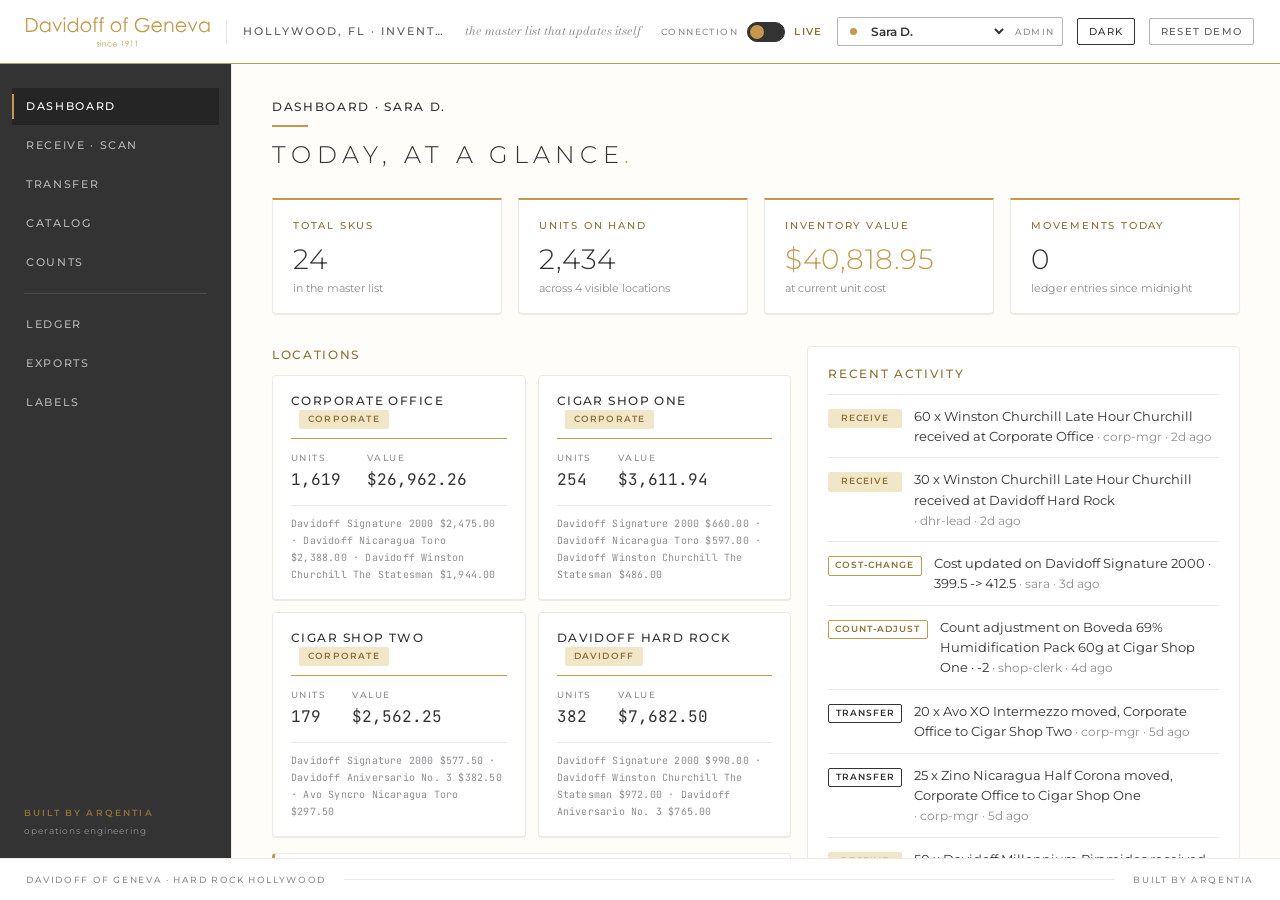
==== app/index.html @ b2e00f62 "Barcode inventory system, working browser demo A functional demo for a four location, two entity cig" ====
<!DOCTYPE html>
<html lang="en">
<head>
<meta charset="UTF-8">
<meta name="viewport" content="width=device-width, initial-scale=1">
<title>Davidoff Hard Rock · Inventory</title>
<link rel="preconnect" href="https://fonts.googleapis.com">
<link rel="preconnect" href="https://fonts.gstatic.com" crossorigin>
<link href="https://fonts.googleapis.com/css2?family=Montserrat:ital,wght@0,300;0,400;0,500;0,600;1,300&family=Bodoni+Moda:ital,wght@0,400;0,500;1,400;1,500&family=JetBrains+Mono:wght@400;500&display=swap" rel="stylesheet">
<link rel="stylesheet" href="styles.css">
</head>
<body>

  <header id="topbar">
    <div class="brand">
      <a class="brand-logo" href="#/dashboard" aria-label="Davidoff of Geneva">
        <img src="assets/davidoff-wordmark.svg" alt="Davidoff of Geneva, since 1911" width="184" height="30">
      </a>
      <span class="brand-rule"></span>
      <span class="brand-title">Hollywood, FL · Inventory</span>
      <span class="brand-promise">the master list that updates itself</span>
    </div>
    <div id="topbar-controls">
      <!-- rendered by app.js -->
    </div>
  </header>

  <aside id="sidebar">
    <nav id="nav"><!-- rendered by app.js --></nav>
    <div class="side-stamp">
      <span class="credit-arq">Built by Arqentia</span>
      <span class="credit-sub">operations engineering</span>
    </div>
  </aside>

  <main id="view">
    <section class="panel boot-panel">
      <div class="kicker">Loading</div>
      <p class="muted">Starting the demo…</p>
    </section>
  </main>

  <footer id="footer">
    <span>Davidoff of Geneva · Hard Rock Hollywood</span>
    <span class="foot-rule"></span>
    <span>Built by Arqentia</span>
  </footer>

  <div id="toasts" aria-live="polite"></div>

  <div id="camera-overlay" hidden>
    <div class="cam-frame">
      <video id="camera-video" playsinline muted></video>
      <div class="cam-reticle"></div>
    </div>
    <div class="cam-hint">Point the camera at a barcode</div>
    <button class="btn" type="button" data-action="camera-close">Cancel</button>
  </div>

  <script src="vendor/anime.min.js"></script>
  <script src="store.js"></script>
  <script src="app.js"></script>
</body>
</html>
---- app/styles.css ----
/* ============================================================
   Davidoff of Geneva · Hard Rock Hollywood · Inventory
   Brand system built on the production design tokens of
   us.davidoffgeneva.com. Gotham substituted by Montserrat,
   Bodoni Moda for display moments, JetBrains Mono for data.
   Built by Arqentia.
   ============================================================ */

:root {
  /* colors (static across themes) */
  --dv-primary-black: #333333;
  --dv-primary-white: #FFFDFA;
  --dv-gold: #C59949;
  --dv-beige: #F2E6C9;
  --dv-pure-black: #000000;
  --dv-grey-50: #B5B5B5;

  /* themable colors · light values are the default */
  --dv-ink: #333333;                 /* primary text */
  --dv-bg: #FFFDFA;                  /* page background */
  --dv-surface: #FFFFFF;             /* panels, cards, tables, drawer, toasts */
  --dv-bar-bg: #FFFFFF;              /* topbar + footer */
  --dv-sidebar-bg: #333333;          /* dark frame; deepens further in dark mode */
  --dv-nav-active-bg: rgba(0, 0, 0, 0.28);
  --dv-field-bg: #FFFFFF;            /* inputs, selects */
  --dv-border: #B5B5B5;              /* control borders */
  --dv-gold-dark: #907034;           /* gold accent text; brightens on dark */
  --dv-grey-75: #8E8E93;             /* muted text */
  --dv-grey-100: #5D5B5B;            /* secondary text, labels, table heads */
  --dv-bg-light: #F4F3F1;
  --dv-bg-lighter: #F7F7F5;          /* subtle fills, row hover, table heads */
  --dv-light-grey: #F7F7F7;
  --dv-error: #AE1409;
  --dv-selection: #F2E6C9;
  --dv-backdrop: rgba(51, 51, 51, 0.45);
  /* beige chip surfaces; become translucent gold tints on dark */
  --dv-tint-gold-bg: #F2E6C9;
  --dv-tint-gold-border: transparent;
  /* pragmatic hairline: light-grey is invisible on the warm white,
     so hairlines use a slightly deeper neutral from the same family */
  --dv-hairline: #ECEAE4;

  /* radii */
  --dv-radius-xs: 2px;
  --dv-radius-sm: 4px;
  --dv-radius-md: 6px;
  --dv-radius-lg: 8px;

  /* shadows */
  --dv-shadow-sm: 0 1px 1px 0 #00000014;
  --dv-shadow-md: 0 2px 4px #0000001A;
  --dv-shadow-lg: 0 2px 8px -1px #0000001A;
  --dv-shadow-card: 0 4px 12px #00000014;
  --dv-shadow-dropdown: 0 10px 46.5px 3.5px #0000001F;

  /* motion */
  --dv-transition-fast: all .2s ease-in-out;
  --dv-transition-normal: all .3s ease-in-out;

  /* type */
  --sans: "Montserrat", "Gotham", "Segoe UI", "Helvetica Neue", Arial, sans-serif;
  --serif: "Bodoni Moda", "Didot", "Bodoni MT", Georgia, serif;
  --mono: "JetBrains Mono", "Cascadia Mono", Consolas, "Courier New", monospace;
}

/* ---------- dark theme · warm charcoal + gold ----------
   The same variable list appears twice: once for the OS preference
   (overridable by an explicit data-theme="light") and once for an
   explicit data-theme="dark". Keep the two blocks byte-identical. */

@media (prefers-color-scheme: dark) {
  :root:not([data-theme="light"]) {
    --dv-ink: #FFFDFA;
    --dv-bg: #191815;
    --dv-surface: #23211C;
    --dv-bar-bg: #1E1C18;
    --dv-sidebar-bg: #121110;
    --dv-nav-active-bg: rgba(255, 255, 255, 0.06);
    --dv-field-bg: #1B1A16;
    --dv-border: #5A5443;
    --dv-gold-dark: #D9B87A;
    --dv-grey-75: #B5B1A6;
    --dv-grey-100: #C9C4B8;
    --dv-bg-light: #26241E;
    --dv-bg-lighter: #26241E;
    --dv-light-grey: #26241E;
    --dv-error: #E05C4F;
    --dv-selection: rgba(197, 153, 73, 0.30);
    --dv-backdrop: rgba(0, 0, 0, 0.55);
    --dv-tint-gold-bg: rgba(197, 153, 73, 0.14);
    --dv-tint-gold-border: rgba(197, 153, 73, 0.35);
    --dv-hairline: #3A372F;
    --dv-shadow-sm: 0 1px 1px 0 #00000040;
    --dv-shadow-md: 0 2px 4px #00000050;
    --dv-shadow-lg: 0 2px 8px -1px #00000050;
    --dv-shadow-card: 0 4px 12px #00000059;
    --dv-shadow-dropdown: 0 10px 36px 2px #00000073;
  }
}

:root[data-theme="dark"] {
  --dv-ink: #FFFDFA;
  --dv-bg: #191815;
  --dv-surface: #23211C;
  --dv-bar-bg: #1E1C18;
  --dv-sidebar-bg: #121110;
  --dv-nav-active-bg: rgba(255, 255, 255, 0.06);
  --dv-field-bg: #1B1A16;
  --dv-border: #5A5443;
  --dv-gold-dark: #D9B87A;
  --dv-grey-75: #B5B1A6;
  --dv-grey-100: #C9C4B8;
  --dv-bg-light: #26241E;
  --dv-bg-lighter: #26241E;
  --dv-light-grey: #26241E;
  --dv-error: #E05C4F;
  --dv-selection: rgba(197, 153, 73, 0.30);
  --dv-backdrop: rgba(0, 0, 0, 0.55);
  --dv-tint-gold-bg: rgba(197, 153, 73, 0.14);
  --dv-tint-gold-border: rgba(197, 153, 73, 0.35);
  --dv-hairline: #3A372F;
  --dv-shadow-sm: 0 1px 1px 0 #00000040;
  --dv-shadow-md: 0 2px 4px #00000050;
  --dv-shadow-lg: 0 2px 8px -1px #00000050;
  --dv-shadow-card: 0 4px 12px #00000059;
  --dv-shadow-dropdown: 0 10px 36px 2px #00000073;
}

* { box-sizing: border-box; margin: 0; padding: 0; }

/* signature: thin gold scrollbar on charcoal */
* {
  scrollbar-width: thin;
  scrollbar-color: var(--dv-gold) var(--dv-primary-black);
}
*::-webkit-scrollbar { width: 8px; height: 8px; }
*::-webkit-scrollbar-track { background: var(--dv-primary-black); }
*::-webkit-scrollbar-thumb { background: var(--dv-gold); border-radius: 4px; }

html, body { height: 100%; }

body {
  font-family: var(--sans);
  font-size: 14px;
  font-weight: 400;
  line-height: 1.55;
  color: var(--dv-ink);
  background-color: var(--dv-bg);
  display: grid;
  grid-template-columns: 232px 1fr;
  grid-template-rows: auto 1fr auto;
  grid-template-areas:
    "top  top"
    "side main"
    "foot foot";
  height: 100vh;
  overflow: hidden;
  -webkit-font-smoothing: antialiased;
}

::selection { background: var(--dv-selection); }

/* ---------- primitives ---------- */

.kicker {
  font-family: var(--sans);
  font-size: 12px;
  font-weight: 500;
  letter-spacing: 0.14em;
  text-transform: uppercase;
  color: var(--dv-gold-dark);
}

.kicker.blue { color: var(--dv-gold-dark); }

.mono { font-family: var(--mono); }
.muted { color: var(--dv-grey-75); }
.dim { color: var(--dv-grey-75); }
.right { text-align: right; }

h2.screen-title {
  font-family: var(--sans);
  font-size: 24px;
  font-weight: 300;
  text-transform: uppercase;
  letter-spacing: 0.22em;
  line-height: 1.3;
  color: var(--dv-ink);
  margin: 12px 0 4px;
}

h2.screen-title i {
  font-family: var(--serif);
  font-style: italic;
  font-weight: 400;
  text-transform: none;
  letter-spacing: 0.04em;
  color: var(--dv-gold);
}

h2.screen-title .gold-dot { color: var(--dv-gold); }

.screen-sub { color: var(--dv-grey-75); max-width: 62ch; font-size: 13px; }

.screen-head { margin-bottom: 28px; }

/* section kicker: small caps with a short gold underline that draws in */
.screen-head .kicker { color: var(--dv-ink); display: inline-block; }
.kicker-bar {
  display: block;
  width: 36px;
  height: 2px;
  background: var(--dv-gold);
  margin-top: 8px;
  transform-origin: left center;
}

.panel {
  background: var(--dv-surface);
  border: 1px solid var(--dv-hairline);
  border-radius: var(--dv-radius-sm);
  box-shadow: var(--dv-shadow-sm);
  padding: 20px;
}

.hairline { border: 0; border-top: 1px solid var(--dv-hairline); margin: 14px 0; }

a { color: var(--dv-gold-dark); text-decoration: none; }

/* ---------- top bar ---------- */

#topbar {
  grid-area: top;
  display: flex;
  align-items: center;
  justify-content: space-between;
  gap: 20px;
  padding: 0 26px;
  height: 64px;
  border-bottom: 1px solid var(--dv-gold);
  background: var(--dv-bar-bg);
}

.brand { display: flex; align-items: center; gap: 16px; min-width: 0; }

.brand-logo { display: inline-flex; align-items: center; flex-shrink: 0; }
.brand-logo img { display: block; height: 30px; width: auto; }

.brand-rule { width: 1px; height: 24px; background: var(--dv-hairline); flex-shrink: 0; }

.brand-title {
  font-family: var(--sans);
  font-weight: 500;
  font-size: 11px;
  letter-spacing: 0.18em;
  text-transform: uppercase;
  color: var(--dv-grey-100);
  white-space: nowrap;
  overflow: hidden;
  text-overflow: ellipsis;
}

.brand-promise {
  font-family: var(--serif);
  font-style: italic;
  font-weight: 400;
  font-size: 12px;
  color: var(--dv-grey-75);
  white-space: nowrap;
}

#topbar-controls { display: flex; align-items: center; gap: 14px; flex-shrink: 0; }

.ctl-group { display: flex; align-items: center; gap: 9px; }

.ctl-label {
  font-family: var(--sans);
  font-size: 9px;
  font-weight: 500;
  letter-spacing: 0.16em;
  color: var(--dv-grey-75);
  text-transform: uppercase;
}

.user-pill {
  display: flex;
  align-items: center;
  gap: 8px;
  border: 1px solid var(--dv-border);
  border-radius: var(--dv-radius-xs);
  padding: 5px 8px 5px 12px;
  background: var(--dv-surface);
}

.user-dot {
  width: 7px; height: 7px; border-radius: 50%;
  background: var(--dv-gold);
}

.user-role {
  font-family: var(--sans);
  font-size: 9px;
  font-weight: 500;
  letter-spacing: 0.14em;
  text-transform: uppercase;
  color: var(--dv-grey-75);
}

select, input[type="text"], input[type="number"], input[type="search"] {
  font-family: var(--sans);
  font-size: 13px;
  color: var(--dv-ink);
  background: var(--dv-field-bg);
  border: 1px solid var(--dv-border);
  border-radius: var(--dv-radius-xs);
  padding: 7px 10px;
  outline: none;
  transition: var(--dv-transition-fast);
}

select:focus, input:focus {
  border-color: var(--dv-gold);
  box-shadow: 0 0 0 3px rgba(197, 153, 73, 0.18);
}

select { cursor: pointer; }
select option { background: var(--dv-field-bg); color: var(--dv-ink); }

.user-pill select {
  border: none; background: transparent; padding: 0 2px;
  font-weight: 600; box-shadow: none; font-size: 12px;
}

/* connection switch */

.switch { position: relative; width: 38px; height: 20px; flex-shrink: 0; }
.switch input { position: absolute; opacity: 0; width: 100%; height: 100%; margin: 0; cursor: pointer; z-index: 2; }
.switch .track {
  position: absolute; inset: 0;
  border-radius: 999px;
  background: var(--dv-primary-black);
  border: 1px solid var(--dv-primary-black);
  transition: background 0.2s ease-in-out;
}
.switch .knob {
  position: absolute; top: 3px; left: 3px;
  width: 14px; height: 14px; border-radius: 50%;
  background: var(--dv-gold);
  transition: transform 0.2s ease-in-out, background 0.2s ease-in-out;
}
.switch input:checked + .track { background: #907034; border-color: #907034; }
.switch input:checked + .track + .knob { transform: translateX(18px); background: #FFFFFF; }

.conn-state {
  font-family: var(--sans);
  font-size: 10px;
  font-weight: 600;
  letter-spacing: 0.14em;
}
.conn-state.live { color: var(--dv-gold-dark); }
.conn-state.off { color: var(--dv-error); }

.queue-badge {
  font-family: var(--sans);
  font-size: 9px;
  font-weight: 600;
  letter-spacing: 0.1em;
  color: var(--dv-gold-dark);
  border: 1px solid var(--dv-gold);
  border-radius: 999px;
  padding: 2px 8px;
  background: var(--dv-tint-gold-bg);
}

/* ---------- buttons ----------
   Two Davidoff variants:
   light = surface bg, ink text, 1px border
   gold  = gold bg, near-black text                       */

.btn {
  font-family: var(--sans);
  font-size: 12px;
  font-weight: 500;
  letter-spacing: 0.12em;
  text-transform: uppercase;
  color: var(--dv-ink);
  background: var(--dv-surface);
  border: 1px solid var(--dv-ink);
  border-radius: var(--dv-radius-xs);
  padding: 9px 16px;
  cursor: pointer;
  transition: var(--dv-transition-fast);
  white-space: nowrap;
}

.btn:hover { border-color: var(--dv-gold); color: var(--dv-gold-dark); }

.btn.primary {
  background: var(--dv-gold);
  border-color: var(--dv-gold);
  color: var(--dv-pure-black);
}
.btn.primary:hover { background: #907034; border-color: #907034; color: #FFFFFF; }

.btn.quiet { border-color: var(--dv-border); color: var(--dv-grey-100); }
.btn.quiet:hover { color: var(--dv-ink); border-color: var(--dv-ink); }

.btn.danger:hover { border-color: var(--dv-error); color: var(--dv-error); }

.btn.sm { padding: 6px 11px; font-size: 10px; }

.btn:disabled { opacity: 0.4; cursor: not-allowed; }

.btn-step {
  width: 26px; height: 26px;
  display: inline-flex; align-items: center; justify-content: center;
  font-family: var(--mono); font-size: 14px;
  color: var(--dv-grey-100);
  background: var(--dv-surface);
  border: 1px solid var(--dv-border);
  border-radius: var(--dv-radius-xs);
  cursor: pointer;
  transition: var(--dv-transition-fast);
}
.btn-step:hover { color: var(--dv-gold-dark); border-color: var(--dv-gold); }

/* ---------- sidebar: the dark-frame gesture ---------- */

#sidebar {
  grid-area: side;
  border-right: 1px solid var(--dv-hairline);
  display: flex;
  flex-direction: column;
  justify-content: space-between;
  padding: 24px 0 20px;
  background: var(--dv-sidebar-bg);
  overflow-y: auto;
}

#nav { display: flex; flex-direction: column; gap: 2px; padding: 0 12px; }

#nav a {
  position: relative;
  display: block;
  font-family: var(--sans);
  font-size: 11px;
  font-weight: 500;
  letter-spacing: 0.15em;
  text-transform: uppercase;
  color: var(--dv-grey-50);
  padding: 10px 12px;
  border-left: 2px solid transparent;
  transition: color 0.2s ease-in-out, background 0.2s ease-in-out;
}

#nav a:hover { color: #FFFFFF; }

#nav a.active {
  color: #FFFFFF;
  background: var(--dv-nav-active-bg);
}

.nav-ind {
  position: absolute;
  left: -2px;
  top: 6px;
  bottom: 6px;
  width: 2px;
  background: var(--dv-gold);
}

/* gold underline grown by anime.js on hover */
.nav-u {
  position: absolute;
  left: 12px;
  right: 12px;
  bottom: 5px;
  height: 1px;
  background: var(--dv-gold);
  transform: scaleX(0);
  transform-origin: left center;
  pointer-events: none;
}
@media (prefers-reduced-motion: reduce) {
  .nav-u { display: none; }
}

#nav .nav-sep {
  height: 1px; background: rgba(255, 255, 255, 0.12);
  margin: 10px 12px;
}

/* sidebar footer: the Arqentia credit, discreet but present */
.side-stamp {
  display: flex; flex-direction: column; gap: 4px;
  padding: 16px 24px 0;
}
.credit-arq {
  font-family: var(--sans);
  font-size: 9px;
  font-weight: 600;
  letter-spacing: 0.24em;
  text-transform: uppercase;
  color: var(--dv-gold-dark);
}
.credit-sub {
  font-family: var(--sans);
  font-size: 9px;
  font-weight: 400;
  letter-spacing: 0.1em;
  color: var(--dv-grey-75);
}

/* ---------- main / footer ---------- */

#view {
  grid-area: main;
  overflow-y: auto;
  padding: 32px 40px 60px;
  background: var(--dv-bg);
}

#footer {
  grid-area: foot;
  display: flex;
  align-items: center;
  gap: 18px;
  height: 42px;
  padding: 0 26px;
  border-top: 1px solid var(--dv-hairline);
  font-family: var(--sans);
  font-size: 9px;
  font-weight: 500;
  letter-spacing: 0.18em;
  text-transform: uppercase;
  color: var(--dv-grey-75);
  background: var(--dv-bar-bg);
}

.foot-rule { flex: 1; height: 1px; background: var(--dv-hairline); }

/* ---------- dashboard ---------- */

.tile-row {
  display: grid;
  grid-template-columns: repeat(auto-fit, minmax(190px, 1fr));
  gap: 16px;
  margin-bottom: 32px;
}

.tile {
  padding: 18px 20px 16px;
  border-top: 2px solid var(--dv-gold);
  border-radius: 0 0 var(--dv-radius-sm) var(--dv-radius-sm);
  will-change: transform;
}
.tile.is-hover { box-shadow: var(--dv-shadow-card); }

.tile .kicker { margin-bottom: 10px; font-size: 10px; letter-spacing: 0.18em; }

.tile-num {
  font-family: var(--sans);
  font-weight: 300;
  font-size: 28px;
  letter-spacing: 0.02em;
  line-height: 1.1;
  color: var(--dv-ink);
}

.tile-num small { font-size: 13px; color: var(--dv-grey-75); font-weight: 400; letter-spacing: 0; }

.tile.tile-value .tile-num { color: var(--dv-gold); }
.tile.tile-value .tile-num .masked { color: var(--dv-grey-75); }

.tile-note { font-size: 11px; color: var(--dv-grey-75); margin-top: 6px; }

.dash-grid {
  display: grid;
  grid-template-columns: minmax(0, 1.2fr) minmax(0, 1fr);
  gap: 16px;
  align-items: start;
}

.loc-cards { display: grid; grid-template-columns: 1fr 1fr; gap: 12px; }

.loc-card { padding: 16px 18px; transition: var(--dv-transition-fast); }
.loc-card:hover { transform: translateY(-2px); box-shadow: var(--dv-shadow-card); }

/* product-card pattern: uppercase name over a thin gold underline */
.loc-card .loc-name {
  font-weight: 500;
  font-size: 12px;
  letter-spacing: 0.12em;
  text-transform: uppercase;
  color: var(--dv-ink);
  padding-bottom: 8px;
  border-bottom: 1px solid var(--dv-gold);
}

.entity-tag {
  display: inline-block;
  font-family: var(--sans);
  font-size: 8.5px;
  font-weight: 600;
  letter-spacing: 0.14em;
  text-transform: uppercase;
  color: var(--dv-gold-dark);
  background: var(--dv-tint-gold-bg);
  border: 1px solid var(--dv-tint-gold-border);
  border-radius: var(--dv-radius-xs);
  padding: 2px 8px;
  margin-left: 8px;
  vertical-align: 2px;
}
.entity-tag.davidoff { color: var(--dv-gold-dark); background: var(--dv-tint-gold-bg); }

.loc-metrics { display: flex; gap: 26px; margin-top: 12px; }
.loc-metric .kicker { margin-bottom: 3px; font-size: 9px; letter-spacing: 0.16em; color: var(--dv-grey-75); }
.loc-metric .mono { font-size: 16px; color: var(--dv-ink); }

.lock-note {
  font-family: var(--sans);
  font-size: 9px;
  letter-spacing: 0.12em;
  color: var(--dv-grey-75);
  margin-top: 3px;
}

.loc-top3 {
  font-family: var(--mono);
  font-size: 10px;
  letter-spacing: 0.02em;
  line-height: 1.7;
  color: var(--dv-grey-75);
  margin-top: 12px;
  border-top: 1px solid var(--dv-hairline);
  padding-top: 9px;
}

.low-panel { margin-top: 16px; padding: 14px 18px 8px; border-left: 3px solid var(--dv-gold); }
.low-panel > .kicker { color: var(--dv-gold-dark); margin-bottom: 4px; }
.low-item {
  display: flex;
  justify-content: space-between;
  align-items: center;
  gap: 12px;
  width: 100%;
  background: transparent;
  border: none;
  border-bottom: 1px solid var(--dv-hairline);
  color: var(--dv-ink);
  font-family: var(--sans);
  font-size: 13px;
  padding: 9px 2px;
  cursor: pointer;
  text-align: left;
  transition: var(--dv-transition-fast);
}
.low-item:last-child { border-bottom: none; }
.low-item:hover .low-name { color: var(--dv-gold-dark); }
.low-qty { color: var(--dv-gold-dark); font-size: 12px; }
.low-item.low-out .low-qty { color: var(--dv-error); }

.feed { padding: 4px 20px; }
.feed-head { padding: 14px 0 10px; border-bottom: 1px solid var(--dv-hairline); }
.feed-item {
  display: flex; gap: 12px; align-items: baseline;
  padding: 11px 0;
  border-bottom: 1px solid var(--dv-hairline);
  font-size: 13px;
}
.feed-item:last-child { border-bottom: none; }
.feed-type {
  font-family: var(--sans);
  font-size: 8.5px;
  font-weight: 600;
  letter-spacing: 0.12em;
  text-transform: uppercase;
  color: var(--dv-grey-75);
  border: 1px solid var(--dv-hairline);
  border-radius: var(--dv-radius-xs);
  padding: 2px 6px;
  flex-shrink: 0;
  min-width: 74px;
  text-align: center;
}
.feed-type.t-receive { color: var(--dv-gold-dark); background: var(--dv-tint-gold-bg); border-color: var(--dv-tint-gold-border); }
.feed-type.t-transfer { color: var(--dv-ink); border-color: var(--dv-ink); }
.feed-type.t-cost-change { color: var(--dv-gold-dark); border-color: var(--dv-gold); }
.feed-type.t-count-adjust { color: var(--dv-gold-dark); border-color: var(--dv-gold); }
.feed-type.t-new-product { color: var(--dv-grey-75); border-color: var(--dv-hairline); }
.feed-text { color: var(--dv-ink); }
.feed-meta { color: var(--dv-grey-75); font-size: 12px; white-space: nowrap; }

/* brand footer line on the dashboard */
.dash-brandline { margin-top: 40px; text-align: center; }
.brand-loc {
  font-family: var(--sans);
  font-weight: 500;
  font-size: 10px;
  letter-spacing: 0.32em;
  text-transform: uppercase;
  color: var(--dv-gold-dark);
}
.brand-tag {
  font-family: var(--serif);
  font-weight: 400;
  font-style: italic;
  font-size: 12px;
  color: var(--dv-grey-75);
  margin-top: 5px;
}

/* ---------- receive ---------- */

.receive-grid {
  display: grid;
  grid-template-columns: minmax(0, 1.35fr) minmax(0, 1fr);
  gap: 16px;
  align-items: start;
}

.scan-panel { padding: 22px 24px; }

.scan-row { display: flex; gap: 10px; margin-top: 12px; }

#scan-input {
  flex: 1;
  font-family: var(--mono);
  font-size: 17px;
  letter-spacing: 0.06em;
  padding: 13px 16px;
  background: var(--dv-field-bg);
  border: 1px solid var(--dv-border);
  border-radius: var(--dv-radius-xs);
  color: var(--dv-ink);
  caret-color: var(--dv-gold);
}
#scan-input::placeholder { color: var(--dv-grey-75); font-family: var(--sans); font-size: 13px; letter-spacing: 0.02em; }
#scan-input:focus {
  border-color: var(--dv-gold);
  box-shadow: 0 0 0 3px rgba(197, 153, 73, 0.18);
}

.sim-row { margin-top: 18px; }
.sim-btns { display: flex; flex-wrap: wrap; gap: 8px; margin-top: 8px; }
.sim-btn {
  font-family: var(--mono);
  font-size: 10.5px;
  letter-spacing: 0.05em;
  color: var(--dv-grey-100);
  background: var(--dv-bg-lighter);
  border: 1px dashed var(--dv-border);
  border-radius: var(--dv-radius-xs);
  padding: 7px 10px;
  cursor: pointer;
  text-align: left;
  transition: var(--dv-transition-fast);
}
.sim-btn:hover { color: var(--dv-gold-dark); border-color: var(--dv-gold); }
.sim-btn .sim-name { display: block; font-family: var(--sans); font-size: 11px; color: var(--dv-grey-75); letter-spacing: 0; }
.sim-btn.unknown { color: var(--dv-gold-dark); }
.sim-btn.unknown:hover { border-color: var(--dv-gold-dark); }

.unknown-panel {
  margin-top: 16px;
  border: 1px solid var(--dv-gold);
  background: var(--dv-tint-gold-bg);
  border-radius: var(--dv-radius-xs);
  padding: 14px 16px;
}
.unknown-panel .kicker { color: var(--dv-gold-dark); }

.assigned-callout {
  margin-top: 16px;
  border: 1px solid var(--dv-gold);
  background: var(--dv-surface);
  border-left: 3px solid var(--dv-gold);
  border-radius: var(--dv-radius-xs);
  padding: 14px 16px;
  display: flex;
  align-items: center;
  justify-content: space-between;
  gap: 12px;
}
.assigned-callout .mono { color: var(--dv-gold-dark); font-size: 15px; }

.form-grid {
  display: grid;
  grid-template-columns: 1fr 1fr;
  gap: 10px 12px;
  margin-top: 12px;
}
.form-grid .field.wide { grid-column: 1 / -1; }
.field label {
  display: block;
  font-family: var(--sans);
  font-size: 9px;
  font-weight: 500;
  letter-spacing: 0.14em;
  text-transform: uppercase;
  color: var(--dv-grey-100);
  margin-bottom: 4px;
}
.field input, .field select { width: 100%; }
.form-actions { display: flex; gap: 10px; margin-top: 14px; }

.session-panel { padding: 18px 20px; }
.session-list { margin-top: 10px; }
.session-line {
  display: flex; align-items: center; gap: 10px;
  padding: 10px 0;
  border-bottom: 1px solid var(--dv-hairline);
}
.session-line:last-child { border-bottom: none; }
.session-line .p-name { flex: 1; min-width: 0; font-size: 13px; }
.session-line .p-sku { font-family: var(--mono); font-size: 10px; color: var(--dv-grey-75); display: block; }
.session-qty { font-family: var(--mono); font-size: 14px; min-width: 30px; text-align: center; }

@keyframes lineFlash {
  0% { background: var(--dv-tint-gold-bg); }
  100% { background: transparent; }
}
.session-line.just { animation: lineFlash 1.1s ease-out; border-radius: var(--dv-radius-xs); }

.empty-note {
  padding: 22px 0;
  text-align: center;
  color: var(--dv-grey-75);
  font-size: 12.5px;
}
.empty-note .kicker { display: block; margin-bottom: 6px; }

/* ---------- transfer ---------- */

.transfer-grid {
  display: grid;
  grid-template-columns: minmax(0, 1.2fr) minmax(0, 1fr);
  gap: 16px;
  align-items: start;
}

.route-row { display: flex; align-items: end; gap: 12px; }
.route-row .field { flex: 1; }
.route-arrow { font-family: var(--mono); color: var(--dv-grey-75); padding-bottom: 9px; }

.picker-results { margin-top: 8px; border: 1px solid var(--dv-hairline); border-radius: var(--dv-radius-xs); overflow: hidden; box-shadow: var(--dv-shadow-sm); }
.picker-item {
  display: flex; justify-content: space-between; gap: 10px;
  width: 100%;
  padding: 9px 12px;
  background: var(--dv-surface);
  border: none;
  border-bottom: 1px solid var(--dv-hairline);
  color: var(--dv-ink);
  font-family: var(--sans);
  font-size: 13px;
  cursor: pointer;
  text-align: left;
  transition: var(--dv-transition-fast);
}
.picker-item:last-child { border-bottom: none; }
.picker-item:hover { background: var(--dv-bg-lighter); }
.picker-item .mono { color: var(--dv-grey-75); font-size: 11px; }

.stock-compare { display: grid; grid-template-columns: 1fr 1fr; gap: 10px; margin-top: 14px; }
.stock-cell {
  border: 1px solid var(--dv-hairline);
  border-radius: var(--dv-radius-xs);
  padding: 12px 14px;
  background: var(--dv-bg-lighter);
}
.stock-cell .mono { font-size: 20px; }
.stock-cell .kicker { font-size: 9px; letter-spacing: 0.16em; color: var(--dv-grey-100); }

/* ---------- tables ---------- */

.table-wrap {
  overflow-x: auto;
  border: 1px solid var(--dv-hairline);
  border-radius: var(--dv-radius-sm);
  background: var(--dv-surface);
  box-shadow: var(--dv-shadow-sm);
}

table.grid { width: 100%; border-collapse: collapse; min-width: 640px; }

table.grid th {
  font-family: var(--sans);
  font-size: 10px;
  font-weight: 600;
  letter-spacing: 0.14em;
  text-transform: uppercase;
  color: var(--dv-grey-100);
  text-align: left;
  padding: 12px 14px;
  border-bottom: 1px solid var(--dv-hairline);
  white-space: nowrap;
  background: var(--dv-bg-lighter);
}

table.grid td {
  padding: 11px 14px;
  border-bottom: 1px solid var(--dv-hairline);
  font-size: 13px;
  vertical-align: middle;
}

table.grid tr:last-child td { border-bottom: none; }

table.grid td.mono, table.grid th.num { font-family: var(--mono); font-size: 12.5px; }
table.grid td.mono { color: var(--dv-grey-100); }
table.grid .num { text-align: right; }

table.grid tbody tr.rowlink { cursor: pointer; transition: background 0.2s ease-in-out; }
table.grid tbody tr.rowlink:hover { background: var(--dv-bg-lighter); }

.chip {
  display: inline-block;
  font-family: var(--sans);
  font-size: 8.5px;
  font-weight: 600;
  letter-spacing: 0.12em;
  color: var(--dv-gold-dark);
  background: var(--dv-tint-gold-bg);
  border: 1px solid var(--dv-tint-gold-border);
  border-radius: var(--dv-radius-xs);
  padding: 1px 6px;
  margin-left: 8px;
  vertical-align: 1px;
}

.masked { color: var(--dv-grey-75); letter-spacing: 0.2em; cursor: help; }

.toolbar { display: flex; align-items: center; gap: 12px; margin-bottom: 16px; flex-wrap: wrap; }
.toolbar .spacer { flex: 1; }
.toolbar input[type="search"] { min-width: 260px; }

/* ---------- catalog ---------- */

.title-count { color: var(--dv-gold); font-weight: 300; margin-left: 12px; }

.catalog-toolbar { row-gap: 10px; }
.catalog-toolbar select { max-width: 220px; }

.search-wrap { position: relative; display: inline-flex; align-items: center; }
.search-wrap input[type="search"] { min-width: 280px; padding-right: 36px; }
.key-hint {
  position: absolute;
  right: 8px;
  font-family: var(--mono);
  font-size: 10px;
  color: var(--dv-grey-75);
  border: 1px solid var(--dv-hairline);
  border-radius: var(--dv-radius-xs);
  padding: 1px 6px;
  background: var(--dv-light-grey);
  pointer-events: none;
}

.catalog-form-panel { margin-bottom: 16px; }

.bulk-bar {
  display: flex;
  align-items: center;
  gap: 12px;
  border: 1px solid var(--dv-gold);
  background: var(--dv-tint-gold-bg);
  border-radius: var(--dv-radius-xs);
  padding: 8px 14px;
  margin-bottom: 10px;
}
.bulk-bar .kicker { color: var(--dv-gold-dark); }

.catalog-wrap { max-height: calc(100vh - 340px); overflow: auto; }
.catalog-wrap table.grid { min-width: 1020px; }
.catalog-wrap thead th {
  position: sticky;
  top: 0;
  z-index: 3;
  background: var(--dv-bg-lighter);
  border-bottom: none;
  box-shadow: 0 1px 0 var(--dv-hairline);
}

th.sortable { cursor: pointer; user-select: none; }
th.sortable:hover { color: var(--dv-gold-dark); }
.sort-arrow { font-size: 7px; color: var(--dv-gold); margin-left: 5px; vertical-align: 1px; }

.sel-td { width: 34px; text-align: center; }
.row-check { accent-color: var(--dv-gold); cursor: pointer; width: 13px; height: 13px; vertical-align: middle; }

.tile-td { width: 46px; padding-right: 0; }
.monogram {
  display: inline-flex;
  align-items: center;
  justify-content: center;
  width: 34px;
  height: 34px;
  border-radius: var(--dv-radius-xs);
  border: 1px solid rgba(197, 153, 73, 0.35);
  background: var(--dv-tint-gold-bg);
  color: var(--dv-gold-dark);
  font-family: var(--sans);
  font-weight: 600;
  font-size: 12px;
  letter-spacing: 0.02em;
}

.prod-td .prod-name { font-weight: 500; letter-spacing: 0.01em; }
.prod-td .prod-sub { font-size: 11px; color: var(--dv-grey-75); margin-top: 1px; }

.sku-td { max-width: 160px; overflow: hidden; text-overflow: ellipsis; white-space: nowrap; }

.stock-chip {
  display: inline-flex;
  align-items: center;
  gap: 6px;
  font-family: var(--sans);
  font-size: 9px;
  font-weight: 600;
  letter-spacing: 0.12em;
  text-transform: uppercase;
  border: 1px solid transparent;
  border-radius: var(--dv-radius-xs);
  padding: 2px 7px;
  white-space: nowrap;
}
.stock-chip .s-dot { width: 5px; height: 5px; border-radius: 50%; background: currentColor; }
.stock-chip.in { color: var(--dv-gold-dark); background: var(--dv-tint-gold-bg); border-color: var(--dv-tint-gold-border); }
.stock-chip.low { color: var(--dv-gold-dark); border-color: var(--dv-gold); }
.stock-chip.out { color: var(--dv-error); border-color: var(--dv-error); }

.menu-td { width: 44px; text-align: right; }
.row-menu { position: relative; display: inline-block; }
.row-menu-btn {
  font-family: var(--mono);
  font-size: 12px;
  letter-spacing: 0.08em;
  color: var(--dv-grey-75);
  background: transparent;
  border: 1px solid transparent;
  border-radius: var(--dv-radius-xs);
  width: 28px;
  height: 24px;
  cursor: pointer;
  line-height: 1;
  transition: var(--dv-transition-fast);
}
.row-menu-btn:hover { color: var(--dv-ink); border-color: var(--dv-border); background: var(--dv-bg-lighter); }

.row-menu-sheet {
  position: absolute;
  right: 0;
  top: calc(100% + 4px);
  min-width: 150px;
  background: var(--dv-surface);
  border: 1px solid var(--dv-hairline);
  border-radius: var(--dv-radius-sm);
  padding: 4px;
  z-index: 30;
  box-shadow: var(--dv-shadow-dropdown);
  transform-origin: top right;
}
.row-menu-sheet button {
  display: block;
  width: 100%;
  text-align: left;
  font-family: var(--sans);
  font-size: 12.5px;
  color: var(--dv-grey-100);
  background: transparent;
  border: none;
  border-radius: var(--dv-radius-xs);
  padding: 7px 10px;
  cursor: pointer;
  transition: var(--dv-transition-fast);
}
.row-menu-sheet button:hover { color: var(--dv-ink); background: var(--dv-bg-lighter); }

/* ---------- drawer ---------- */

.drawer-backdrop {
  position: fixed; inset: 0;
  background: var(--dv-backdrop);
  z-index: 40;
}

.drawer {
  position: fixed; top: 0; right: 0; bottom: 0;
  width: min(440px, 92vw);
  background: var(--dv-surface);
  border-left: 1px solid var(--dv-gold);
  z-index: 41;
  overflow-y: auto;
  padding: 26px 26px 40px;
  box-shadow: var(--dv-shadow-dropdown);
}

.drawer h3 {
  font-family: var(--sans);
  font-size: 16px;
  font-weight: 500;
  letter-spacing: 0.1em;
  text-transform: uppercase;
  margin-top: 6px;
  padding-bottom: 8px;
  border-bottom: 1px solid var(--dv-gold);
}
.drawer .close-x {
  position: absolute; top: 18px; right: 18px;
  font-family: var(--mono); font-size: 13px;
  background: none; border: 1px solid var(--dv-border); border-radius: var(--dv-radius-xs);
  color: var(--dv-grey-75); width: 28px; height: 28px; cursor: pointer;
  transition: var(--dv-transition-fast);
}
.drawer .close-x:hover { color: var(--dv-ink); border-color: var(--dv-ink); }

.drawer section { margin-top: 22px; }
.drawer .kicker { margin-bottom: 8px; font-size: 10px; letter-spacing: 0.16em; }

.kv { display: flex; justify-content: space-between; gap: 12px; padding: 7px 0; border-bottom: 1px solid var(--dv-hairline); font-size: 13px; }
.kv:last-child { border-bottom: none; }
.kv .k { color: var(--dv-grey-100); }
.kv .v { font-family: var(--mono); font-size: 12.5px; }

.timeline { border-left: 1px solid var(--dv-gold); margin-left: 4px; padding-left: 16px; }
.tl-item { position: relative; padding: 6px 0 10px; }
.tl-item::before {
  content: "";
  position: absolute; left: -20.5px; top: 13px;
  width: 7px; height: 7px; border-radius: 50%;
  background: var(--dv-surface);
  border: 1.5px solid var(--dv-gold);
}
.tl-item .mono { font-size: 12px; }
.tl-meta { font-size: 11px; color: var(--dv-grey-75); }

.inline-form { display: flex; gap: 8px; align-items: center; }
.inline-form input { width: 110px; font-family: var(--mono); }

/* ---------- counts ---------- */

.variance-pos { color: var(--dv-gold-dark); }
.variance-zero { color: var(--dv-grey-75); }

.count-input { width: 84px; font-family: var(--mono); text-align: right; }

.report-banner {
  display: flex; align-items: center; gap: 14px;
  border: 1px solid var(--dv-gold);
  background: var(--dv-tint-gold-bg);
  border-radius: var(--dv-radius-xs);
  padding: 13px 16px;
  margin-bottom: 16px;
}

/* ---------- exports ---------- */

.export-grid { display: grid; grid-template-columns: repeat(auto-fit, minmax(300px, 1fr)); gap: 16px; }
.export-card { display: flex; flex-direction: column; gap: 10px; transition: var(--dv-transition-fast); }
.export-card:hover { transform: translateY(-2px); box-shadow: var(--dv-shadow-card); }
.export-card h4 {
  font-size: 13px;
  font-weight: 500;
  letter-spacing: 0.1em;
  text-transform: uppercase;
  padding-bottom: 6px;
  border-bottom: 1px solid var(--dv-gold);
  align-self: flex-start;
}
.csv-preview {
  font-family: var(--mono);
  font-size: 10px;
  line-height: 1.7;
  color: var(--dv-grey-100);
  background: var(--dv-bg-lighter);
  border: 1px solid var(--dv-hairline);
  border-radius: var(--dv-radius-xs);
  padding: 10px 12px;
  overflow-x: auto;
  white-space: pre;
}
.export-card .btn { align-self: flex-start; }

/* ---------- labels ----------
   Label cards stay white with pure black barcodes in BOTH themes:
   they are physical print artifacts and must scan. Fixed colors,
   deliberately not driven by theme tokens. */

.label-grid {
  display: grid;
  grid-template-columns: repeat(auto-fill, minmax(230px, 1fr));
  gap: 16px;
}

.label {
  background: #FFFFFF;
  color: #000000;
  border-radius: var(--dv-radius-xs);
  padding: 14px 16px 12px;
  border: 1px solid var(--dv-gold);
  box-shadow: var(--dv-shadow-sm);
  break-inside: avoid;
}

.label .l-brand {
  font-family: var(--sans);
  font-size: 7.5px;
  font-weight: 600;
  letter-spacing: 0.18em;
  color: #907034;
  text-transform: uppercase;
}

.label .l-name {
  font-family: var(--sans);
  font-weight: 500;
  font-size: 13px;
  letter-spacing: 0.01em;
  margin: 3px 0 8px;
  line-height: 1.25;
  min-height: 2.5em;
}

/* barcodes stay pure black on white for scannability */
.label svg.c39 { width: 100%; height: 44px; display: block; fill: #000000; }

.label .l-sku {
  font-family: var(--mono);
  font-size: 11px;
  letter-spacing: 0.22em;
  text-align: center;
  margin-top: 5px;
  color: #000000;
}

/* ---------- toasts ---------- */

#toasts {
  position: fixed;
  right: 22px; bottom: 56px;
  display: flex; flex-direction: column; gap: 9px;
  z-index: 90;
  max-width: 360px;
}

.toast {
  background: var(--dv-surface);
  border: 1px solid var(--dv-hairline);
  border-left: 3px solid var(--dv-gold);
  border-radius: var(--dv-radius-sm);
  padding: 11px 14px;
  font-size: 13px;
  color: var(--dv-ink);
  box-shadow: var(--dv-shadow-dropdown);
  animation: toastIn 0.2s ease-out;
}
.toast.err { border-left-color: var(--dv-error); }
.toast.warn { border-left-color: var(--dv-gold-dark); }
.toast.ok { border-left-color: var(--dv-gold); }
.toast .kicker { margin-bottom: 2px; font-size: 10px; letter-spacing: 0.16em; }
.toast.leaving { opacity: 0; transform: translateY(6px); transition: opacity 0.25s ease, transform 0.25s ease; }
.toast.anim { animation: none; }

@keyframes toastIn {
  from { opacity: 0; transform: translateY(8px); }
  to { opacity: 1; transform: translateY(0); }
}

/* ---------- camera overlay ----------
   Always dark, in both themes: fixed colors by design. */

#camera-overlay {
  position: fixed; inset: 0;
  background: rgba(24, 23, 20, 0.94);
  z-index: 80;
  display: flex; flex-direction: column;
  align-items: center; justify-content: center;
  gap: 18px;
}
#camera-overlay[hidden] { display: none; }

.cam-frame {
  position: relative;
  width: min(560px, 90vw);
  border: 1px solid var(--dv-gold);
  border-radius: var(--dv-radius-sm);
  overflow: hidden;
}
.cam-frame video { display: block; width: 100%; }
.cam-reticle {
  position: absolute; inset: 18% 12%;
  border: 1.5px solid var(--dv-gold);
  border-radius: var(--dv-radius-xs);
  box-shadow: 0 0 0 2000px rgba(24, 23, 20, 0.35);
  pointer-events: none;
}
.cam-hint {
  font-family: var(--sans);
  font-size: 10px;
  font-weight: 500;
  letter-spacing: 0.18em;
  text-transform: uppercase;
  color: var(--dv-beige);
}
#camera-overlay .btn { background: transparent; color: #FFFFFF; border-color: #FFFFFF; }

/* ---------- boot / error panels ---------- */

.boot-panel { max-width: 560px; margin: 8vh auto 0; padding: 30px 34px; }
.boot-panel h2 { font-size: 18px; font-weight: 500; letter-spacing: 0.04em; margin: 8px 0 8px; }
.boot-panel .mono-block {
  font-family: var(--mono);
  font-size: 11px;
  color: var(--dv-grey-100);
  background: var(--dv-bg-lighter);
  border: 1px solid var(--dv-hairline);
  border-radius: var(--dv-radius-xs);
  padding: 10px 12px;
  margin-top: 12px;
}

/* ---------- responsive ---------- */

@media (max-width: 1080px) {
  .dash-grid, .receive-grid, .transfer-grid { grid-template-columns: 1fr; }
  .loc-cards { grid-template-columns: 1fr 1fr; }
  .brand-promise { display: none; }
}

@media (max-width: 760px) {
  body { grid-template-columns: 74px 1fr; }
  #nav a { font-size: 8.5px; padding: 9px 6px; letter-spacing: 0.08em; }
  .side-stamp { display: none; }
  .brand-title { display: none; }
  .brand-rule { display: none; }
  .loc-cards { grid-template-columns: 1fr; }
  #view { padding: 20px 16px 60px; }
}

/* ---------- print: label sheet only ---------- */

@media print {
  body {
    display: block;
    height: auto;
    overflow: visible;
    background: #FFFFFF;
    color: #000000;
  }
  #topbar, #sidebar, #footer, #toasts, #camera-overlay,
  .screen-head, .labels-toolbar { display: none !important; }
  #view { overflow: visible; padding: 0; background: #FFFFFF; }
  .label-grid {
    display: grid;
    grid-template-columns: repeat(3, 1fr);
    gap: 6mm;
  }
  .label {
    border: 1px solid #000;
    border-radius: 0;
    background: #FFFFFF;
    color: #000000;
    box-shadow: none;
    page-break-inside: avoid;
  }
  .label svg.c39 { fill: #000000; }
}
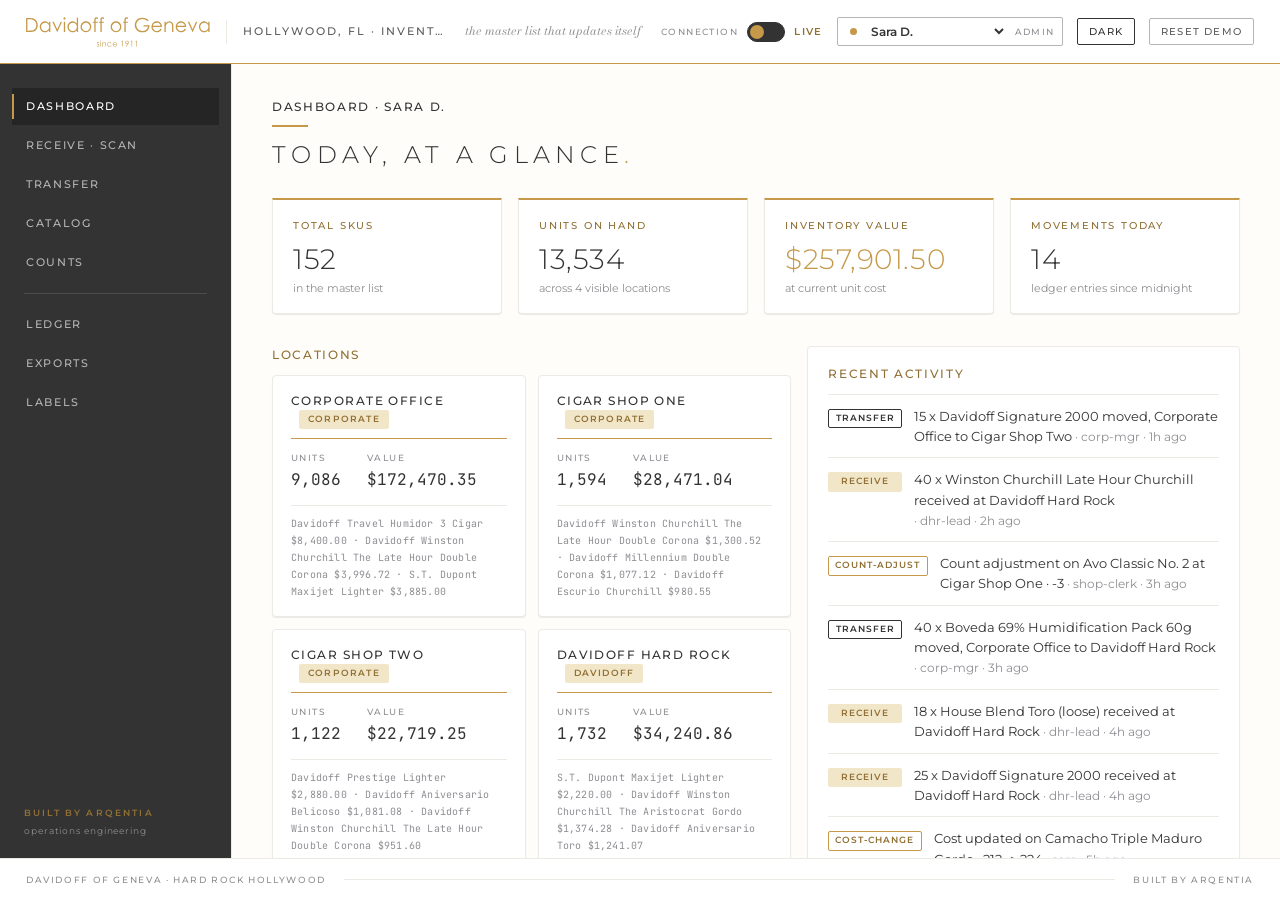
==== commit f4d404ca: "Serve the demo from a hosted URL instead of a chat artifact The Claude artifact link returns "Page n" ====
--- a/app/index.html
+++ b/app/index.html
@@ -2,6 +2,7 @@
 <html lang="en">
 <head>
 <meta charset="UTF-8">
+<meta name="robots" content="noindex, nofollow">
 <meta name="viewport" content="width=device-width, initial-scale=1">
 <title>Davidoff Hard Rock · Inventory</title>
 <link rel="preconnect" href="https://fonts.googleapis.com">
